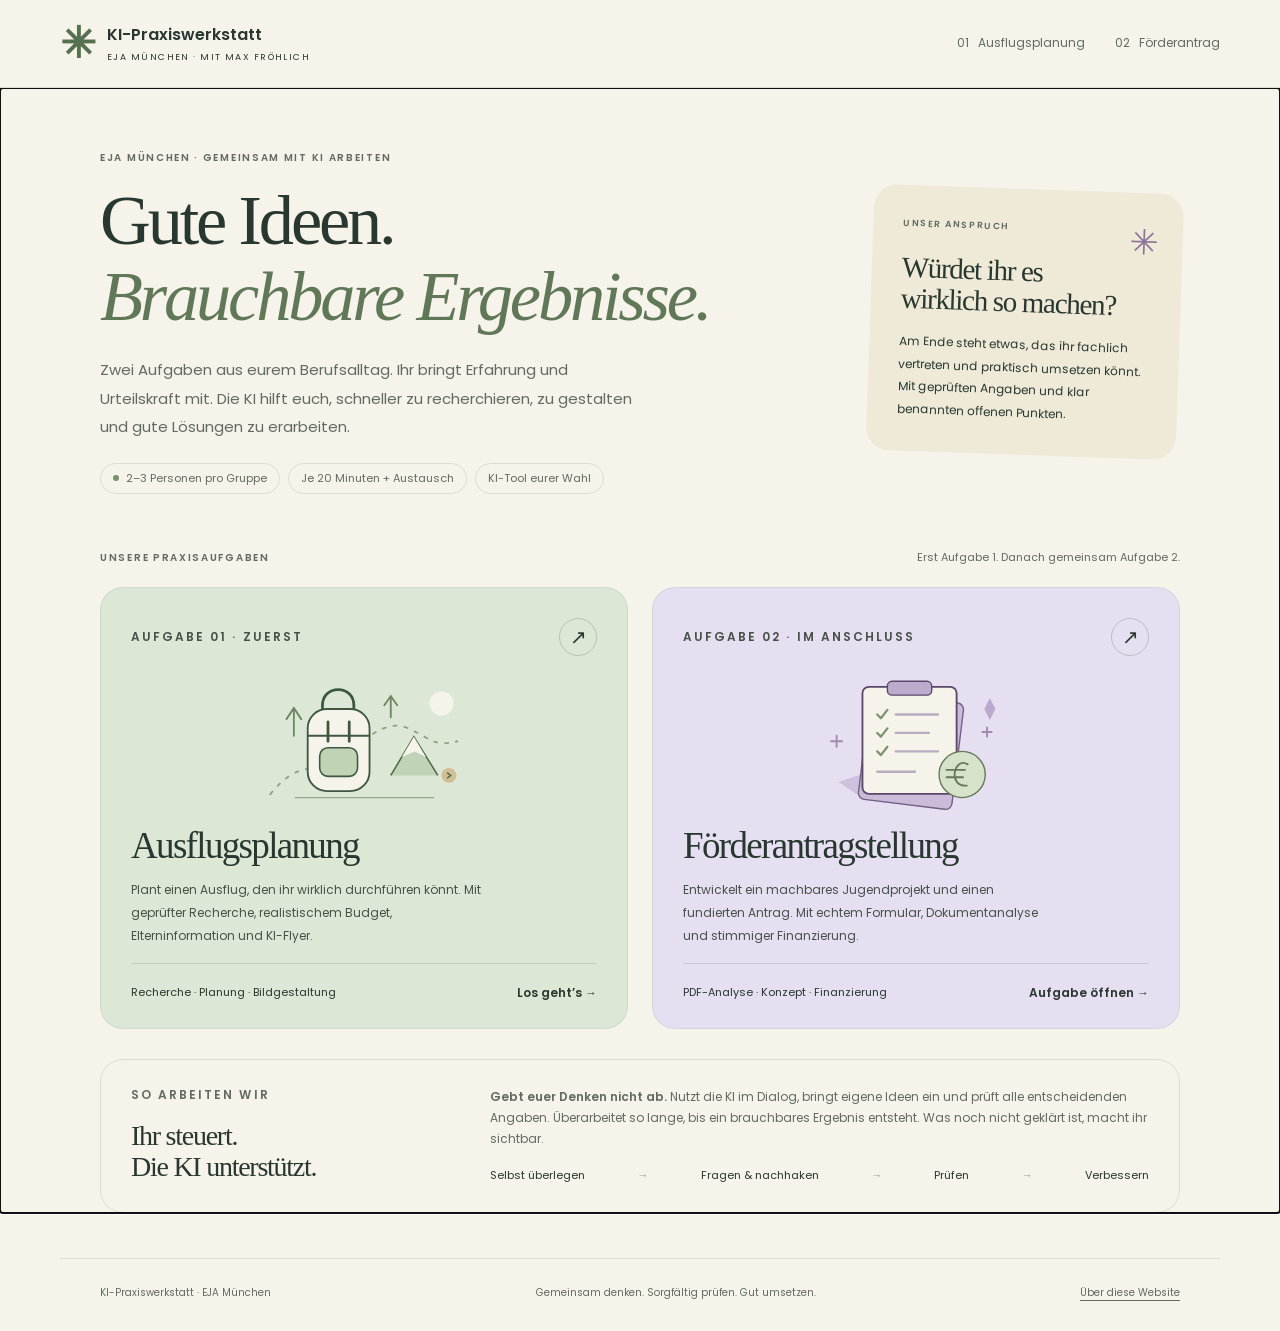
==== index.html @ 33580e52 "Build local EJA AI workshop practice website" ====
<!doctype html>
<html lang="de">
<head>
  <meta charset="utf-8">
  <meta name="viewport" content="width=device-width, initial-scale=1">
  <meta name="theme-color" content="#f6f3eb">
  <meta name="description" content="Zwei Praxisaufgaben für den KI-Workshop: einen durchführbaren Ausflug planen und einen fundierten Förderantrag erarbeiten.">
  <title>KI-Praxiswerkstatt · EJA München</title>
  <link rel="icon" href="assets/favicon.svg" type="image/svg+xml">
  <link rel="stylesheet" href="styles.css">
  <script src="app.js" defer></script>
</head>
<body>
  <a class="skip-link" href="#main">Zum Inhalt</a>
  <header class="site-header"><div class="header-inner">
    <a class="brand" href="#start" aria-label="KI-Praxiswerkstatt – Startseite"><span class="brand-mark" aria-hidden="true">✳</span><span>KI-Praxiswerkstatt<small>EJA MÜNCHEN · MIT MAX FRÖHLICH</small></span></a>
    <nav aria-label="Hauptnavigation"><a href="#ausflug" data-nav="ausflug" aria-label="Aufgabe 1: Ausflugsplanung">01 <span>Ausflugsplanung</span></a><a href="#foerderantrag" data-nav="foerderantrag" aria-label="Aufgabe 2: Förderantrag">02 <span>Förderantrag</span></a></nav>
  </div></header>
  <main id="main" tabindex="-1"></main>
  <footer class="site-footer"><span>KI-Praxiswerkstatt · EJA München</span><span>Gemeinsam denken. Sorgfältig prüfen. Gut umsetzen.</span><button class="text-button" data-action="privacy">Über diese Website</button></footer>
  <dialog id="privacy-dialog"><button class="dialog-close" data-action="close-dialog" aria-label="Schließen">×</button><p class="eyebrow">Über diese Website</p><h2>Ein Arbeitsblatt im Browser.</h2><p>Die Website beschreibt die Workshopaufgaben. Ihr arbeitet in einem KI-Tool und Dokument eurer Wahl. Eure Ergebnisse werden hier nicht hochgeladen.</p><p>Häkchen der Checklisten werden ausschließlich in diesem Browser gespeichert. Es gibt keine gemeinsame Auswertung, kein Tracking und keine eingebetteten Fremddienste. Externe Links führen zu den jeweils genannten Anbietern; dort gelten deren Hinweise. Beim späteren Hosting über GitHub Pages verarbeitet GitHub die technisch nötigen Verbindungsdaten.</p><p>Die Förderaufgabe ist eine Simulation. Der Originalantrag stammt von der BuntStiftung München; die Stiftung ist weder Veranstalterin noch Partnerin dieses Workshops. Alle Übungsdaten sind erfunden.</p><button class="button button-dark" data-action="close-dialog">Verstanden</button></dialog>
  <div id="toast" role="status" aria-live="polite"></div>
</body>
</html>
---- styles.css ----
@font-face{font-family:Poppins;src:url('assets/fonts/poppins-regular.ttf') format('truetype');font-weight:400;font-display:swap}
@font-face{font-family:Poppins;src:url('assets/fonts/poppins-semibold.ttf') format('truetype');font-weight:600 800;font-display:swap}
:root{--paper:#f6f3eb;--ink:#28372f;--muted:#626b61;--line:#dcded0;--sage:#dce8d5;--sage-strong:#b9d0ad;--lilac:#e6dff1;--peach:#f4e0ce;--cream:#efead8;--white:#fffef9;--radius:23px}
*{box-sizing:border-box}html{scroll-behavior:smooth;scroll-padding-top:110px}body{margin:0;background:var(--paper);color:var(--ink);font:15px/1.75 Poppins,Arial,sans-serif}button,a,input,summary{-webkit-tap-highlight-color:transparent}a{color:inherit;text-underline-offset:4px}button,input{font:inherit}button,a,summary{touch-action:manipulation}button{cursor:pointer}a:focus-visible,button:focus-visible,summary:focus-visible,input:focus-visible{outline:3px solid #685089;outline-offset:5px}h1,h2,h3,p{margin-top:0}h1,h2{font-family:Georgia,'Times New Roman',serif;font-weight:400;letter-spacing:-.045em;line-height:1.08}h1{font-size:clamp(48px,5.5vw,78px)}h2{font-size:38px}h3{font-size:18px;line-height:1.45;font-weight:600}p{margin-bottom:16px}p:last-child{margin-bottom:0}small{font-size:12px}strong{font-weight:600}svg{display:block;max-width:100%}.skip-link{position:fixed;top:-100px;left:20px;background:var(--white);padding:12px;z-index:20}.skip-link:focus{top:10px}.site-header{position:sticky;top:0;z-index:5;background:rgba(246,243,235,.96);border-bottom:1px solid var(--line);backdrop-filter:blur(12px)}.header-inner{max-width:1240px;padding:22px 40px;margin:auto;display:flex;justify-content:space-between;gap:30px;align-items:center}.brand{display:flex;gap:11px;align-items:center;text-decoration:none;line-height:1.4;font-size:16px;font-weight:600}.brand-mark{font-size:43px;line-height:1;color:#55714f}.brand small{display:block;font-size:9px;letter-spacing:.16em;font-weight:400;margin-top:5px}.site-header nav{display:flex;gap:30px}.site-header nav a{font-size:12px;text-decoration:none;color:var(--muted);padding:7px 0;border-bottom:2px solid transparent}.site-header nav a.active{color:var(--ink);border-color:#55714f}.site-header nav span{margin-left:6px}.container{max-width:1160px;margin:0 auto;padding:0 40px}.eyebrow{font:600 10px/1.5 Poppins,Arial,sans-serif;letter-spacing:.17em;text-transform:uppercase;color:var(--muted);margin-bottom:17px}.hero{display:grid;grid-template-columns:1.8fr 1fr;gap:55px;align-items:center;padding-top:62px;padding-bottom:45px}.hero h1{margin-bottom:22px}.hero h1 em{font-weight:400;color:#607858}.lead{font-size:15px;line-height:1.9;color:var(--muted);max-width:540px}.hero-note{position:relative;padding:30px;background:var(--cream);border-radius:var(--radius);transform:rotate(2deg);max-width:310px;justify-self:end}.hero-note .note-star{position:absolute;right:24px;top:18px;color:#8c759b;font-size:35px}.hero-note h2{font-size:29px;margin:20px 0 15px}.hero-note p{font-size:12px;line-height:1.9}.hero-note .eyebrow{font-size:9px}.meta{display:flex;flex-wrap:wrap;gap:8px;margin:21px 0 0}.pill{display:inline-flex;align-items:center;gap:7px;border:1px solid var(--line);border-radius:30px;padding:5px 12px;font-size:11px;color:var(--muted);white-space:nowrap}.pill .dot{width:6px;height:6px;border-radius:50%;background:#789269}.section-heading{display:flex;align-items:center;justify-content:space-between;gap:20px;margin:9px 0 20px}.section-heading .eyebrow{margin:0}.section-heading span{font-size:11px;color:var(--muted)}.task-grid{display:grid;grid-template-columns:1fr 1fr;gap:24px}.task-card{position:relative;display:flex;flex-direction:column;padding:30px 30px 25px;border:1px solid rgba(40,55,47,.08);border-radius:var(--radius);text-decoration:none;overflow:hidden;transition:transform .2s,box-shadow .2s}.task-card:hover{transform:translateY(-4px);box-shadow:0 14px 30px #28372f0c}.task-card.sage{background:var(--sage)}.task-card.lilac{background:var(--lilac)}.card-top{display:flex;justify-content:space-between;align-items:center}.card-top .eyebrow{margin:0}.round-arrow{width:38px;height:38px;display:grid;place-items:center;border:1px solid #28372f35;border-radius:50%;font-size:20px}.card-art{height:145px;margin:16px 0 9px;display:flex;justify-content:center;align-items:center}.card-art svg{height:145px;width:240px}.task-card h2{font-size:37px;margin-bottom:13px}.task-card p{font-size:12px;line-height:1.9;max-width:360px;color:#475148}.card-bottom{display:flex;justify-content:space-between;align-items:center;border-top:1px solid #28372f25;margin-top:auto;padding-top:18px;font-size:11px}.card-bottom strong{font-size:12px}.work-principle{margin:30px 0 45px;padding:26px 30px;border:1px solid var(--line);border-radius:var(--radius);display:grid;grid-template-columns:1fr 2fr;gap:30px;align-items:start}.work-principle h2{font-size:28px;margin:0}.work-principle p{font-size:12px;color:var(--muted)}.process{display:flex;align-items:center;justify-content:space-between;gap:12px;font-size:11px;margin-top:17px}.process b{font-weight:400;color:#969c90}.site-footer{max-width:1160px;margin:0 auto;padding:25px 40px 30px;border-top:1px solid var(--line);display:flex;flex-wrap:wrap;gap:16px;justify-content:space-between;font-size:10px;color:var(--muted)}.text-button{background:none;border:0;padding:0;color:inherit;font-size:inherit;text-decoration:underline;text-underline-offset:4px}.breadcrumb{display:inline-block;font-size:11px;color:var(--muted);text-decoration:none;margin:28px 0}.task-hero{position:relative;border-radius:var(--radius);padding:35px 40px;overflow:hidden;margin-bottom:26px}.task-hero.sage{background:var(--sage)}.task-hero.lilac{background:var(--lilac)}.task-hero h1{font-size:clamp(43px,4.5vw,62px);max-width:680px;margin:0 0 20px}.task-hero>p{max-width:650px;font-size:13px;line-height:1.9}.task-hero .meta{margin-top:22px}.task-hero .pill{border-color:#28372f30;color:var(--ink)}.hero-number{position:absolute;right:30px;top:5px;font:400 150px/1.4 Georgia,serif;opacity:.07;pointer-events:none}.task-layout{display:grid;grid-template-columns:190px minmax(0,1fr);gap:35px;align-items:start}.task-sidebar{position:sticky;top:120px;padding:12px 0}.task-sidebar .eyebrow{font-size:9px;margin-bottom:15px}.task-sidebar a{display:block;text-decoration:none;font-size:11px;padding:7px 0;color:var(--muted)}.task-sidebar a:hover{color:var(--ink)}.sidebar-rule{border-top:1px solid var(--line);padding-top:18px;margin-top:18px;font-size:10px;color:var(--muted)}.task-content{min-width:0}.panel{background:var(--white);border:1px solid var(--line);border-radius:var(--radius);padding:29px 32px;margin-bottom:20px;scroll-margin-top:110px}.panel h2{font-size:30px;margin-bottom:20px}.panel h3{font-size:14px;margin:23px 0 10px}.panel p,.panel li{font-size:12px;line-height:1.95}.panel ul,.panel ol{padding-left:20px;margin:12px 0 0}.panel li+li{margin-top:7px}.notice{padding:23px 26px;background:var(--cream);border-radius:18px;margin-bottom:20px;border:1px solid #d9d2b5}.notice h2{font-family:Poppins,Arial,sans-serif;letter-spacing:0;font-weight:600;font-size:16px;line-height:1.4;margin:0 0 10px}.notice p{font-size:12px;line-height:1.95}.notice .eyebrow{font-size:9px;margin-bottom:9px}.notice.reality{background:#e7eddf;border-color:#d2ddc7}.conditions{display:grid;grid-template-columns:1fr 1fr;gap:12px;margin:20px 0}.condition{background:var(--paper);border-radius:12px;padding:16px}.condition span{display:block;font-size:10px;color:var(--muted);margin-bottom:4px}.condition strong{font-size:14px}.freedom{padding:15px 18px;border-left:3px solid var(--sage-strong);background:#f4f7ef;font-size:12px;margin-top:20px}.lilac-accent .freedom{border-color:#b8a3ce;background:#f4f0f9}.step{display:grid;grid-template-columns:36px 1fr;gap:13px;padding:20px 0;border-bottom:1px solid var(--line)}.step:first-of-type{padding-top:3px}.step:last-child{border-bottom:0;padding-bottom:0}.step-number{width:32px;height:32px;border-radius:50%;background:var(--sage);display:grid;place-items:center;font-size:11px}.lilac-accent .step-number{background:var(--lilac)}.step h3{margin:0 0 8px!important;font-size:14px}.step p{margin:0}.step small{display:block;color:var(--muted);font-size:10px;margin-top:8px}.download-list{display:grid;gap:10px;margin-top:20px}.download{display:flex;gap:13px;align-items:center;padding:15px 17px;border:1px solid var(--line);border-radius:13px;text-decoration:none;background:var(--paper)}.download:hover{background:var(--cream)}.download-icon{flex-shrink:0;background:var(--white);border-radius:8px;display:grid;place-items:center;width:39px;height:43px;font-size:9px;border:1px solid var(--line);font-weight:600}.download div{flex:1}.download strong{display:block;font-size:12px}.download small{font-size:10px;line-height:1.6;display:block;color:var(--muted);margin-top:4px}.download-arrow{font-size:21px}.source-note{font-size:10px!important;color:var(--muted);margin:18px 0 0}.source-note a{overflow-wrap:anywhere}.output-list{list-style:none!important;padding:0!important}.output-list li{display:flex;gap:12px;align-items:start;border-bottom:1px solid var(--line);padding:12px 0;margin:0!important}.output-list li:last-child{border:0;padding-bottom:0}.output-list b{font:400 17px Georgia,serif;color:#78856f}.compact-note{padding:15px 17px;background:var(--peach);border-radius:12px;font-size:11px!important;margin-top:20px}.button-row{display:flex;flex-wrap:wrap;gap:9px;margin-top:23px}.button{display:inline-flex;justify-content:center;align-items:center;gap:10px;border-radius:30px;border:1px solid #bac1b4;padding:10px 17px;font-size:11px;background:transparent;text-decoration:none;color:var(--ink);min-height:42px}.button-dark{background:var(--ink);color:var(--white);border-color:var(--ink)}.button:hover{filter:brightness(.95)}details{border-top:1px solid var(--line);padding:17px 0}details:last-child{padding-bottom:0}summary{font-size:12px;font-weight:600;cursor:pointer;list-style:none;display:flex;justify-content:space-between;align-items:center;gap:15px}summary::-webkit-details-marker{display:none}summary:after{content:'+';font-weight:400;font-size:23px;color:var(--muted)}details[open] summary:after{content:'−'}details>div{padding-top:15px}details p{color:var(--muted)}.prompt{border-left:2px solid #b9a4cd;padding:12px 17px;background:#f5f1f8;font-size:12px;color:var(--ink)!important;white-space:pre-line}.checklist{display:grid;gap:0}.check{display:flex;gap:12px;align-items:flex-start;padding:12px 0;border-bottom:1px solid var(--line);font-size:12px;cursor:pointer}.check:last-child{border:0}.check input{width:18px;height:18px;accent-color:#526d48;flex-shrink:0;margin:3px 0 0}.check:has(input:checked) span{color:#6c7864}.check-progress{display:flex;justify-content:space-between;gap:15px;align-items:center;margin:18px 0 6px;font-size:10px;color:var(--muted)}.progress-track{height:4px;background:var(--line);border-radius:5px;margin-bottom:15px;overflow:hidden}.progress-fill{height:100%;background:#7e9a6e;transition:width .2s}.closing{padding:28px 30px;background:var(--sage);border-radius:var(--radius);margin-bottom:36px}.closing.lilac{background:var(--lilac)}.closing h2{font-size:27px;margin-bottom:12px}.closing p{font-size:12px}.closing .button-row{margin-top:18px}.table-wrap{overflow-x:auto;margin:15px 0}table{border-collapse:collapse;width:100%;font-size:11px}th,td{text-align:left;padding:10px 12px;border-bottom:1px solid var(--line);vertical-align:top}th{font-weight:600;background:var(--paper)}.schedule{display:flex;gap:0;list-style:none!important;padding:0!important;margin:20px 0!important}.schedule li{flex:1;font-size:10px;border-top:3px solid #c8d7bd;padding:12px 8px 0 0;margin:0!important}.schedule li strong{display:block;font-size:11px;margin-bottom:6px}.lilac-accent .schedule li{border-color:#c5b6d8}dialog{border:1px solid var(--line);border-radius:24px;background:var(--white);color:var(--ink);padding:40px;max-width:580px;width:calc(100% - 32px);max-height:85dvh}dialog::backdrop{background:#25372f66;backdrop-filter:blur(3px)}dialog h2{font-size:35px}dialog p{font-size:12px;line-height:1.9}.dialog-close{position:absolute;right:16px;top:10px;border:0;background:none;font-size:30px;color:var(--muted)}#toast{position:fixed;bottom:25px;left:50%;transform:translate(-50%,20px);padding:12px 22px;border-radius:25px;background:var(--ink);color:white;font-size:12px;opacity:0;transition:opacity .2s,transform .2s;pointer-events:none;z-index:30;max-width:90vw;text-align:center}#toast.show{opacity:1;transform:translate(-50%,0)}
@media(min-width:1500px){.hero{padding-top:75px;padding-bottom:55px}}
@media(max-width:850px){.header-inner{padding:18px 26px}.site-header nav{gap:18px}.container{padding:0 26px}.hero{gap:25px;grid-template-columns:1.5fr 1fr;padding-top:43px}.hero h1{font-size:56px}.hero-note{padding:24px}.hero-note h2{font-size:25px}.task-card{padding:24px}.task-card h2{font-size:31px}.task-layout{grid-template-columns:150px minmax(0,1fr);gap:22px}.panel{padding:25px}.task-hero{padding:30px}.work-principle{grid-template-columns:1fr 1.7fr;gap:20px}.site-footer{padding-left:26px;padding-right:26px}.site-footer>span:nth-child(2){display:none}}
@media(max-width:620px){body{font-size:14px}.header-inner{padding:13px 20px;gap:12px}.brand{font-size:12px;gap:7px}.brand-mark{font-size:32px}.brand small{font-size:7px;letter-spacing:.1em}.site-header nav{gap:11px}.site-header nav a{font-size:11px;padding:7px 3px}.site-header nav span{display:none}.container{padding:0 20px}.hero{grid-template-columns:1fr;padding-top:35px;padding-bottom:30px;gap:25px}.hero h1{font-size:51px;margin-bottom:20px}.hero .lead{font-size:12px}.hero .eyebrow{font-size:9px}.hero-note{transform:none;max-width:none;width:100%;padding:20px 23px;justify-self:stretch}.hero-note h2{font-size:25px;margin:0 35px 9px 0}.hero-note .eyebrow{margin-bottom:10px}.hero-note p{font-size:11px}.hero-note .note-star{top:16px;right:19px}.meta{gap:6px;margin-top:17px}.pill{font-size:10px;padding:4px 10px}.section-heading{align-items:start;gap:15px}.section-heading span{font-size:9px;max-width:140px;text-align:right}.task-grid{grid-template-columns:1fr;gap:17px}.task-card{padding:24px}.card-art{height:125px;margin:5px 0 12px}.card-art svg{height:125px}.task-card h2{font-size:35px}.task-card p{font-size:12px}.work-principle{grid-template-columns:1fr;gap:17px;padding:23px;margin-top:23px;margin-bottom:30px}.work-principle h2{font-size:27px}.process{flex-wrap:wrap;justify-content:start;gap:8px;font-size:10px}.site-footer{padding:20px;gap:10px;font-size:9px}.breadcrumb{margin:22px 0;font-size:10px}.task-hero{padding:26px 23px;margin-bottom:20px}.task-hero h1{font-size:43px;line-height:1.07}.task-hero>p{font-size:12px}.hero-number{font-size:110px;top:10px;right:15px}.task-layout{display:block}.task-sidebar{position:static;display:flex;gap:16px;overflow:auto;white-space:nowrap;padding:0 0 15px;margin-bottom:10px}.task-sidebar .eyebrow,.task-sidebar .sidebar-rule{display:none}.task-sidebar a{font-size:10px;padding:3px 0}.panel{padding:23px 20px;border-radius:19px}.panel h2{font-size:28px}.panel p,.panel li{font-size:12px}.notice{padding:21px 20px}.conditions{gap:9px}.condition{padding:13px 12px}.condition strong{font-size:12px}.condition span{font-size:9px}.step{gap:10px;grid-template-columns:30px 1fr}.step-number{width:27px;height:27px;font-size:10px}.step h3{font-size:13px}.download{padding:13px 12px;gap:10px}.download strong{font-size:11px}.download small{font-size:9px}.schedule{display:grid!important;grid-template-columns:1fr 1fr;gap:14px!important}.closing{padding:24px 21px}.closing h2{font-size:27px}.check{font-size:11px}.check-progress{font-size:9px}.button{font-size:10px}.table-wrap{margin-left:-5px;margin-right:-5px}th,td{padding:9px 7px}.panel .eyebrow{font-size:9px}dialog{padding:32px 24px}.task-hero .eyebrow{font-size:9px}}
@media(prefers-reduced-motion:reduce){html{scroll-behavior:auto}*{transition:none!important}}
@media print{body{background:white;color:#111;font:11px/1.5 Arial,sans-serif}.site-header,.site-footer,.task-sidebar,.button-row,.breadcrumb,.closing,#toast,dialog,.check-progress,.progress-track{display:none!important}.container{max-width:none;padding:0}.task-layout{display:block}.task-hero,.panel,.notice{break-inside:avoid;border:1px solid #ccc;background:white!important;padding:16px;margin-bottom:15px}.task-hero h1{font-size:32px}.panel h2{font-size:24px}.hero-number{display:none}details{display:none}details[open]{display:block}.task-content p,.task-content li{font-size:11px}.download{background:white}.download-arrow{display:none}.hero{padding-top:20px}.task-grid{gap:15px}.task-card{background:white!important}.work-principle{margin:20px 0}.check input{appearance:none;width:12px;height:12px;border:1px solid #888}.check input:checked:after{content:'✓';font-size:10px;display:block;line-height:10px}}
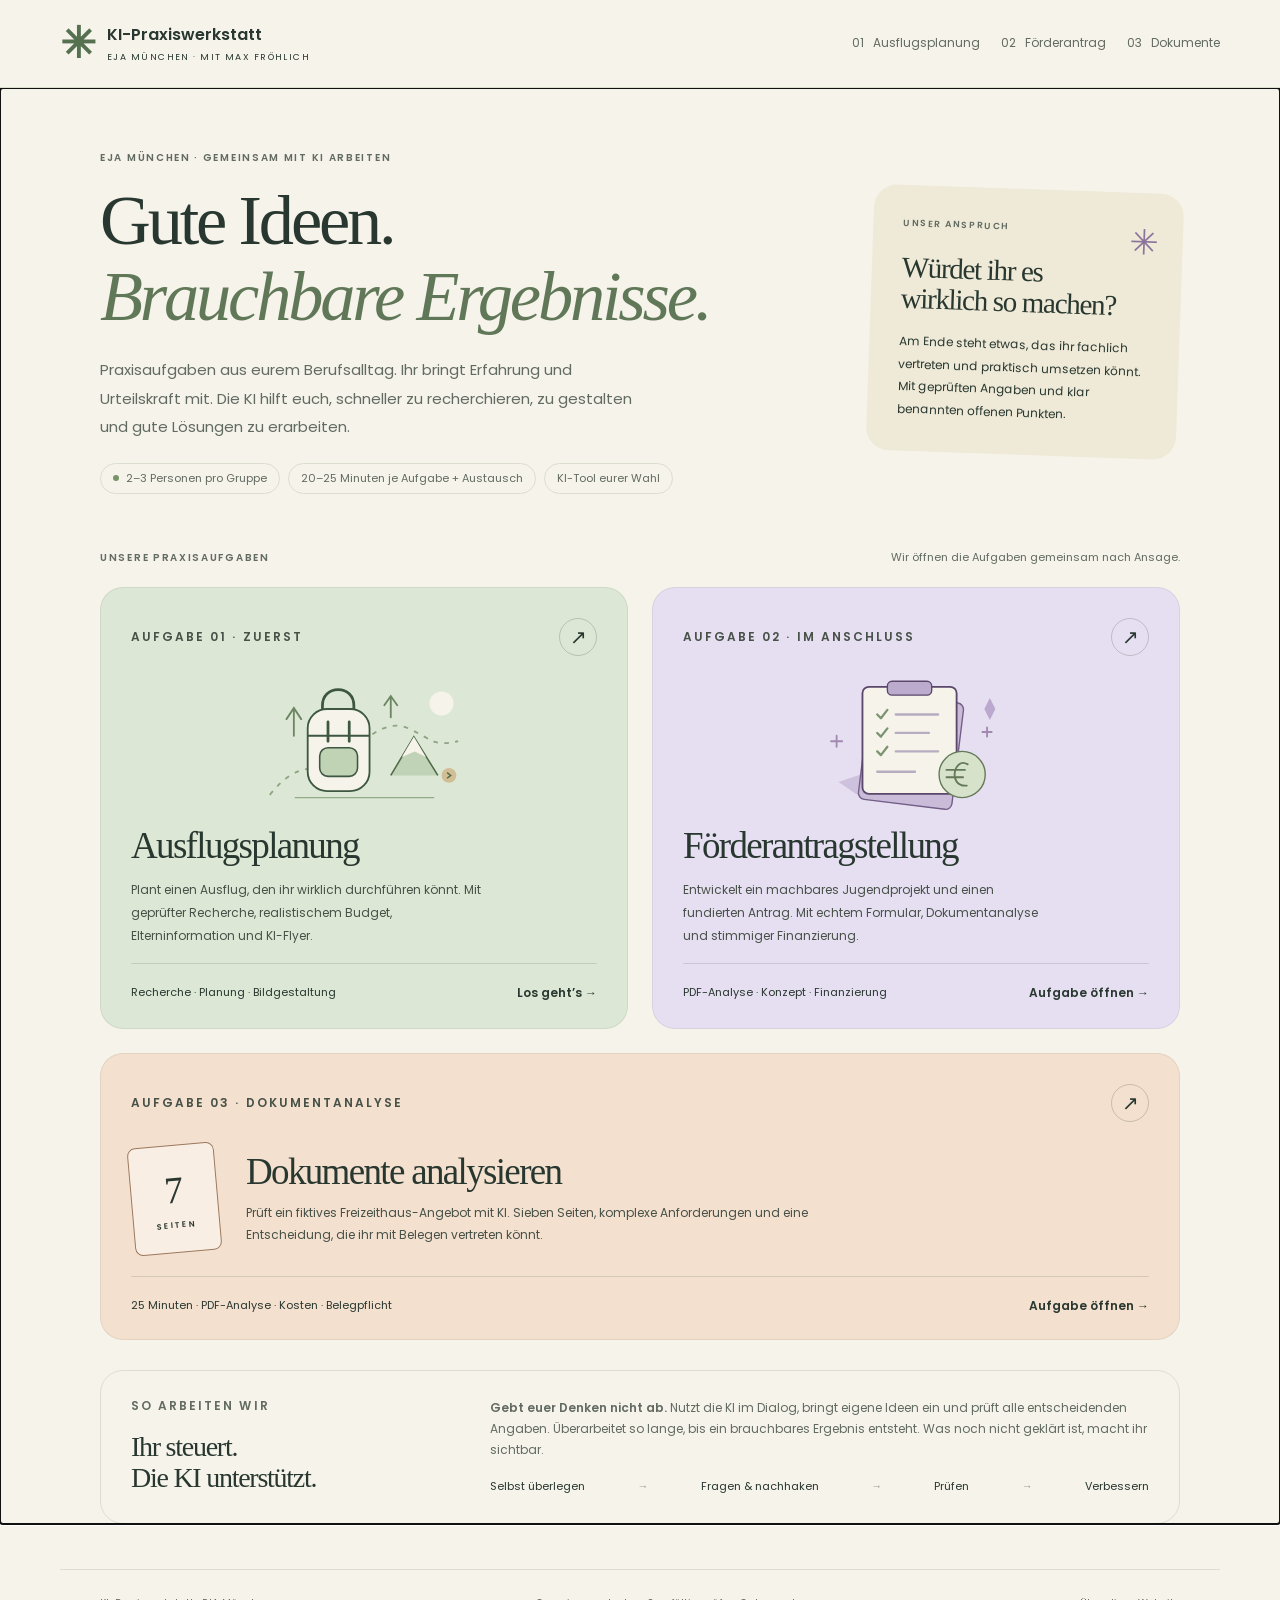
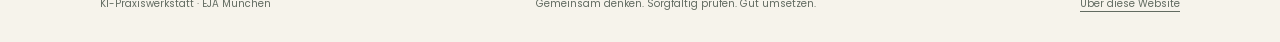
==== commit 05eb814f: "Draft seven-page document analysis exercise for local review" ====
--- a/index.html
+++ b/index.html
@@ -4,21 +4,22 @@
   <meta charset="utf-8">
   <meta name="viewport" content="width=device-width, initial-scale=1">
   <meta name="theme-color" content="#f6f3eb">
-  <meta name="description" content="Zwei Praxisaufgaben für den KI-Workshop: einen durchführbaren Ausflug planen und einen fundierten Förderantrag erarbeiten.">
+  <meta name="description" content="Praxisaufgaben für den KI-Workshop: Ausflugsplanung, Förderantrag und Dokumentanalyse mit Belegpflicht.">
   <title>KI-Praxiswerkstatt · EJA München</title>
   <link rel="icon" href="assets/favicon.svg" type="image/svg+xml">
   <link rel="stylesheet" href="styles.css">
+  <script src="document-task.js" defer></script>
   <script src="app.js" defer></script>
 </head>
 <body>
   <a class="skip-link" href="#main">Zum Inhalt</a>
   <header class="site-header"><div class="header-inner">
     <a class="brand" href="#start" aria-label="KI-Praxiswerkstatt – Startseite"><span class="brand-mark" aria-hidden="true">✳</span><span>KI-Praxiswerkstatt<small>EJA MÜNCHEN · MIT MAX FRÖHLICH</small></span></a>
-    <nav aria-label="Hauptnavigation"><a href="#ausflug" data-nav="ausflug" aria-label="Aufgabe 1: Ausflugsplanung">01 <span>Ausflugsplanung</span></a><a href="#foerderantrag" data-nav="foerderantrag" aria-label="Aufgabe 2: Förderantrag">02 <span>Förderantrag</span></a></nav>
+    <nav aria-label="Hauptnavigation"><a href="#ausflug" data-nav="ausflug" aria-label="Aufgabe 1: Ausflugsplanung">01 <span>Ausflugsplanung</span></a><a href="#foerderantrag" data-nav="foerderantrag" aria-label="Aufgabe 2: Förderantrag">02 <span>Förderantrag</span></a><a href="#dokumente" data-nav="dokumente" aria-label="Aufgabe 3: Dokumente analysieren">03 <span>Dokumente</span></a></nav>
   </div></header>
   <main id="main" tabindex="-1"></main>
   <footer class="site-footer"><span>KI-Praxiswerkstatt · EJA München</span><span>Gemeinsam denken. Sorgfältig prüfen. Gut umsetzen.</span><button class="text-button" data-action="privacy">Über diese Website</button></footer>
-  <dialog id="privacy-dialog"><button class="dialog-close" data-action="close-dialog" aria-label="Schließen">×</button><p class="eyebrow">Über diese Website</p><h2>Ein Arbeitsblatt im Browser.</h2><p>Die Website beschreibt die Workshopaufgaben. Ihr arbeitet in einem KI-Tool und Dokument eurer Wahl. Eure Ergebnisse werden hier nicht hochgeladen.</p><p>Häkchen der Checklisten werden ausschließlich in diesem Browser gespeichert. Es gibt keine gemeinsame Auswertung, kein Tracking und keine eingebetteten Fremddienste. Externe Links führen zu den jeweils genannten Anbietern; dort gelten deren Hinweise. Beim späteren Hosting über GitHub Pages verarbeitet GitHub die technisch nötigen Verbindungsdaten.</p><p>Die Förderaufgabe ist eine Simulation. Der Originalantrag stammt von der BuntStiftung München; die Stiftung ist weder Veranstalterin noch Partnerin dieses Workshops. Alle Übungsdaten sind erfunden.</p><button class="button button-dark" data-action="close-dialog">Verstanden</button></dialog>
+  <dialog id="privacy-dialog"><button class="dialog-close" data-action="close-dialog" aria-label="Schließen">×</button><p class="eyebrow">Über diese Website</p><h2>Ein Arbeitsblatt im Browser.</h2><p>Die Website beschreibt die Workshopaufgaben. Ihr arbeitet in einem KI-Tool und Dokument eurer Wahl. Eure Ergebnisse werden hier nicht hochgeladen.</p><p>Häkchen der Checklisten werden ausschließlich in diesem Browser gespeichert. Es gibt keine gemeinsame Auswertung, kein Tracking und keine eingebetteten Fremddienste. Externe Links führen zu den jeweils genannten Anbietern; dort gelten deren Hinweise. Beim Hosting über GitHub Pages verarbeitet GitHub die technisch nötigen Verbindungsdaten.</p><p>Die Förderaufgabe ist eine Simulation. Der Originalantrag stammt von der BuntStiftung München; die Stiftung ist weder Veranstalterin noch Partnerin dieses Workshops. Alle Übungsdaten sind erfunden.</p><button class="button button-dark" data-action="close-dialog">Verstanden</button></dialog>
   <div id="toast" role="status" aria-live="polite"></div>
 </body>
 </html>
--- a/styles.css
+++ b/styles.css
@@ -5,5 +5,20 @@
 @media(min-width:1500px){.hero{padding-top:75px;padding-bottom:55px}}
 @media(max-width:850px){.header-inner{padding:18px 26px}.site-header nav{gap:18px}.container{padding:0 26px}.hero{gap:25px;grid-template-columns:1.5fr 1fr;padding-top:43px}.hero h1{font-size:56px}.hero-note{padding:24px}.hero-note h2{font-size:25px}.task-card{padding:24px}.task-card h2{font-size:31px}.task-layout{grid-template-columns:150px minmax(0,1fr);gap:22px}.panel{padding:25px}.task-hero{padding:30px}.work-principle{grid-template-columns:1fr 1.7fr;gap:20px}.site-footer{padding-left:26px;padding-right:26px}.site-footer>span:nth-child(2){display:none}}
 @media(max-width:620px){body{font-size:14px}.header-inner{padding:13px 20px;gap:12px}.brand{font-size:12px;gap:7px}.brand-mark{font-size:32px}.brand small{font-size:7px;letter-spacing:.1em}.site-header nav{gap:11px}.site-header nav a{font-size:11px;padding:7px 3px}.site-header nav span{display:none}.container{padding:0 20px}.hero{grid-template-columns:1fr;padding-top:35px;padding-bottom:30px;gap:25px}.hero h1{font-size:51px;margin-bottom:20px}.hero .lead{font-size:12px}.hero .eyebrow{font-size:9px}.hero-note{transform:none;max-width:none;width:100%;padding:20px 23px;justify-self:stretch}.hero-note h2{font-size:25px;margin:0 35px 9px 0}.hero-note .eyebrow{margin-bottom:10px}.hero-note p{font-size:11px}.hero-note .note-star{top:16px;right:19px}.meta{gap:6px;margin-top:17px}.pill{font-size:10px;padding:4px 10px}.section-heading{align-items:start;gap:15px}.section-heading span{font-size:9px;max-width:140px;text-align:right}.task-grid{grid-template-columns:1fr;gap:17px}.task-card{padding:24px}.card-art{height:125px;margin:5px 0 12px}.card-art svg{height:125px}.task-card h2{font-size:35px}.task-card p{font-size:12px}.work-principle{grid-template-columns:1fr;gap:17px;padding:23px;margin-top:23px;margin-bottom:30px}.work-principle h2{font-size:27px}.process{flex-wrap:wrap;justify-content:start;gap:8px;font-size:10px}.site-footer{padding:20px;gap:10px;font-size:9px}.breadcrumb{margin:22px 0;font-size:10px}.task-hero{padding:26px 23px;margin-bottom:20px}.task-hero h1{font-size:43px;line-height:1.07}.task-hero>p{font-size:12px}.hero-number{font-size:110px;top:10px;right:15px}.task-layout{display:block}.task-sidebar{position:static;display:flex;gap:16px;overflow:auto;white-space:nowrap;padding:0 0 15px;margin-bottom:10px}.task-sidebar .eyebrow,.task-sidebar .sidebar-rule{display:none}.task-sidebar a{font-size:10px;padding:3px 0}.panel{padding:23px 20px;border-radius:19px}.panel h2{font-size:28px}.panel p,.panel li{font-size:12px}.notice{padding:21px 20px}.conditions{gap:9px}.condition{padding:13px 12px}.condition strong{font-size:12px}.condition span{font-size:9px}.step{gap:10px;grid-template-columns:30px 1fr}.step-number{width:27px;height:27px;font-size:10px}.step h3{font-size:13px}.download{padding:13px 12px;gap:10px}.download strong{font-size:11px}.download small{font-size:9px}.schedule{display:grid!important;grid-template-columns:1fr 1fr;gap:14px!important}.closing{padding:24px 21px}.closing h2{font-size:27px}.check{font-size:11px}.check-progress{font-size:9px}.button{font-size:10px}.table-wrap{margin-left:-5px;margin-right:-5px}th,td{padding:9px 7px}.panel .eyebrow{font-size:9px}dialog{padding:32px 24px}.task-hero .eyebrow{font-size:9px}}
+@media(max-width:620px){html{scroll-padding-top:85px}.task-card h2{font-size:clamp(25px,8.1vw,35px)}.panel{scroll-margin-top:0}.card-bottom{gap:10px}.card-bottom strong{flex-shrink:0}}
 @media(prefers-reduced-motion:reduce){html{scroll-behavior:auto}*{transition:none!important}}
 @media print{body{background:white;color:#111;font:11px/1.5 Arial,sans-serif}.site-header,.site-footer,.task-sidebar,.button-row,.breadcrumb,.closing,#toast,dialog,.check-progress,.progress-track{display:none!important}.container{max-width:none;padding:0}.task-layout{display:block}.task-hero,.panel,.notice{break-inside:avoid;border:1px solid #ccc;background:white!important;padding:16px;margin-bottom:15px}.task-hero h1{font-size:32px}.panel h2{font-size:24px}.hero-number{display:none}details{display:none}details[open]{display:block}.task-content p,.task-content li{font-size:11px}.download{background:white}.download-arrow{display:none}.hero{padding-top:20px}.task-grid{gap:15px}.task-card{background:white!important}.work-principle{margin:20px 0}.check input{appearance:none;width:12px;height:12px;border:1px solid #888}.check input:checked:after{content:'✓';font-size:10px;display:block;line-height:10px}}
+
+/* Dokumentanalyse: gleicher Aufbau, warmer Pfirsichton. */
+.task-card.peach,.task-hero.peach,.closing.peach{background:var(--peach)}
+.documents-card{grid-column:1/-1;padding-bottom:23px}
+.documents-card-content{display:flex;align-items:center;gap:28px;padding:23px 0}
+.documents-card-content h2{font-size:37px;margin-bottom:10px}
+.documents-card-content p{max-width:650px;margin:0}
+.document-symbol{flex-shrink:0;width:87px;height:108px;display:flex;flex-direction:column;align-items:center;justify-content:center;border:1.5px solid #9c795e;border-radius:8px;background:#fffef980;font:38px/1.3 Georgia,serif;transform:rotate(-5deg)}
+.document-symbol span{font:600 8px/1.5 Poppins,Arial,sans-serif;letter-spacing:.18em;margin-top:5px}
+.peach-accent .step-number{background:var(--peach)}
+.peach-accent .freedom{background:#fbf2ea;border-color:#d5b99f}
+.site-header nav{gap:21px}
+@media(max-width:850px){.site-header nav{gap:13px}.documents-card-content h2{font-size:32px}}
+@media(max-width:620px){.site-header nav{gap:8px}.documents-card-content{gap:18px;align-items:flex-start;padding:22px 0}.document-symbol{width:49px;height:68px;font-size:27px;border-radius:5px;margin-top:5px}.document-symbol span{font-size:6px}.documents-card-content h2{font-size:29px}.documents-card-content p{font-size:11px}.documents-card .card-bottom{align-items:flex-start}.documents-card .card-bottom>span{max-width:170px}.site-header nav a{padding-left:2px;padding-right:2px}}
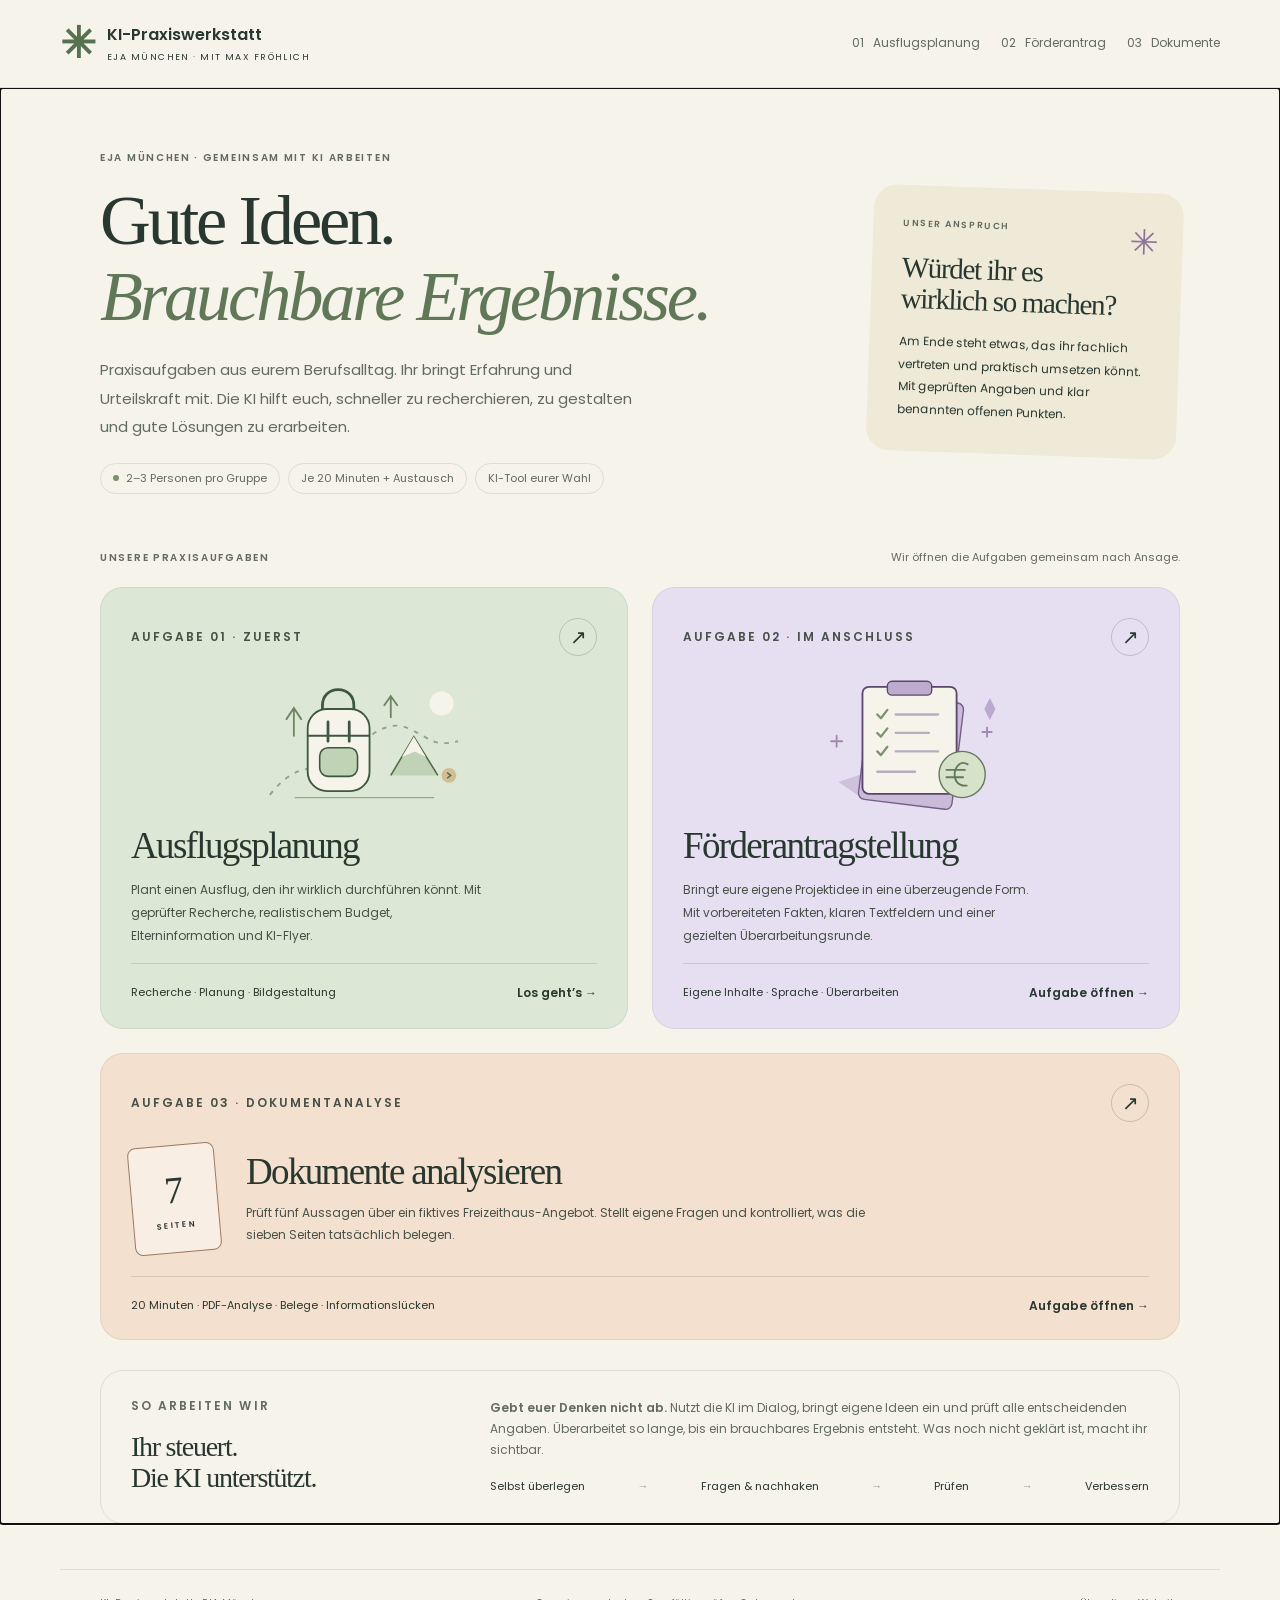
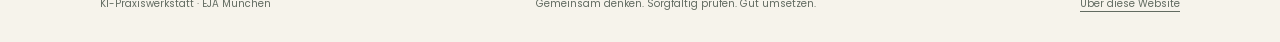
==== commit bf2bc5fe: "Separate document evidence checks from grant writing practice" ====
--- a/index.html
+++ b/index.html
@@ -9,6 +9,7 @@
   <link rel="icon" href="assets/favicon.svg" type="image/svg+xml">
   <link rel="stylesheet" href="styles.css">
   <script src="document-task.js" defer></script>
+  <script src="grant-task.js" defer></script>
   <script src="app.js" defer></script>
 </head>
 <body>
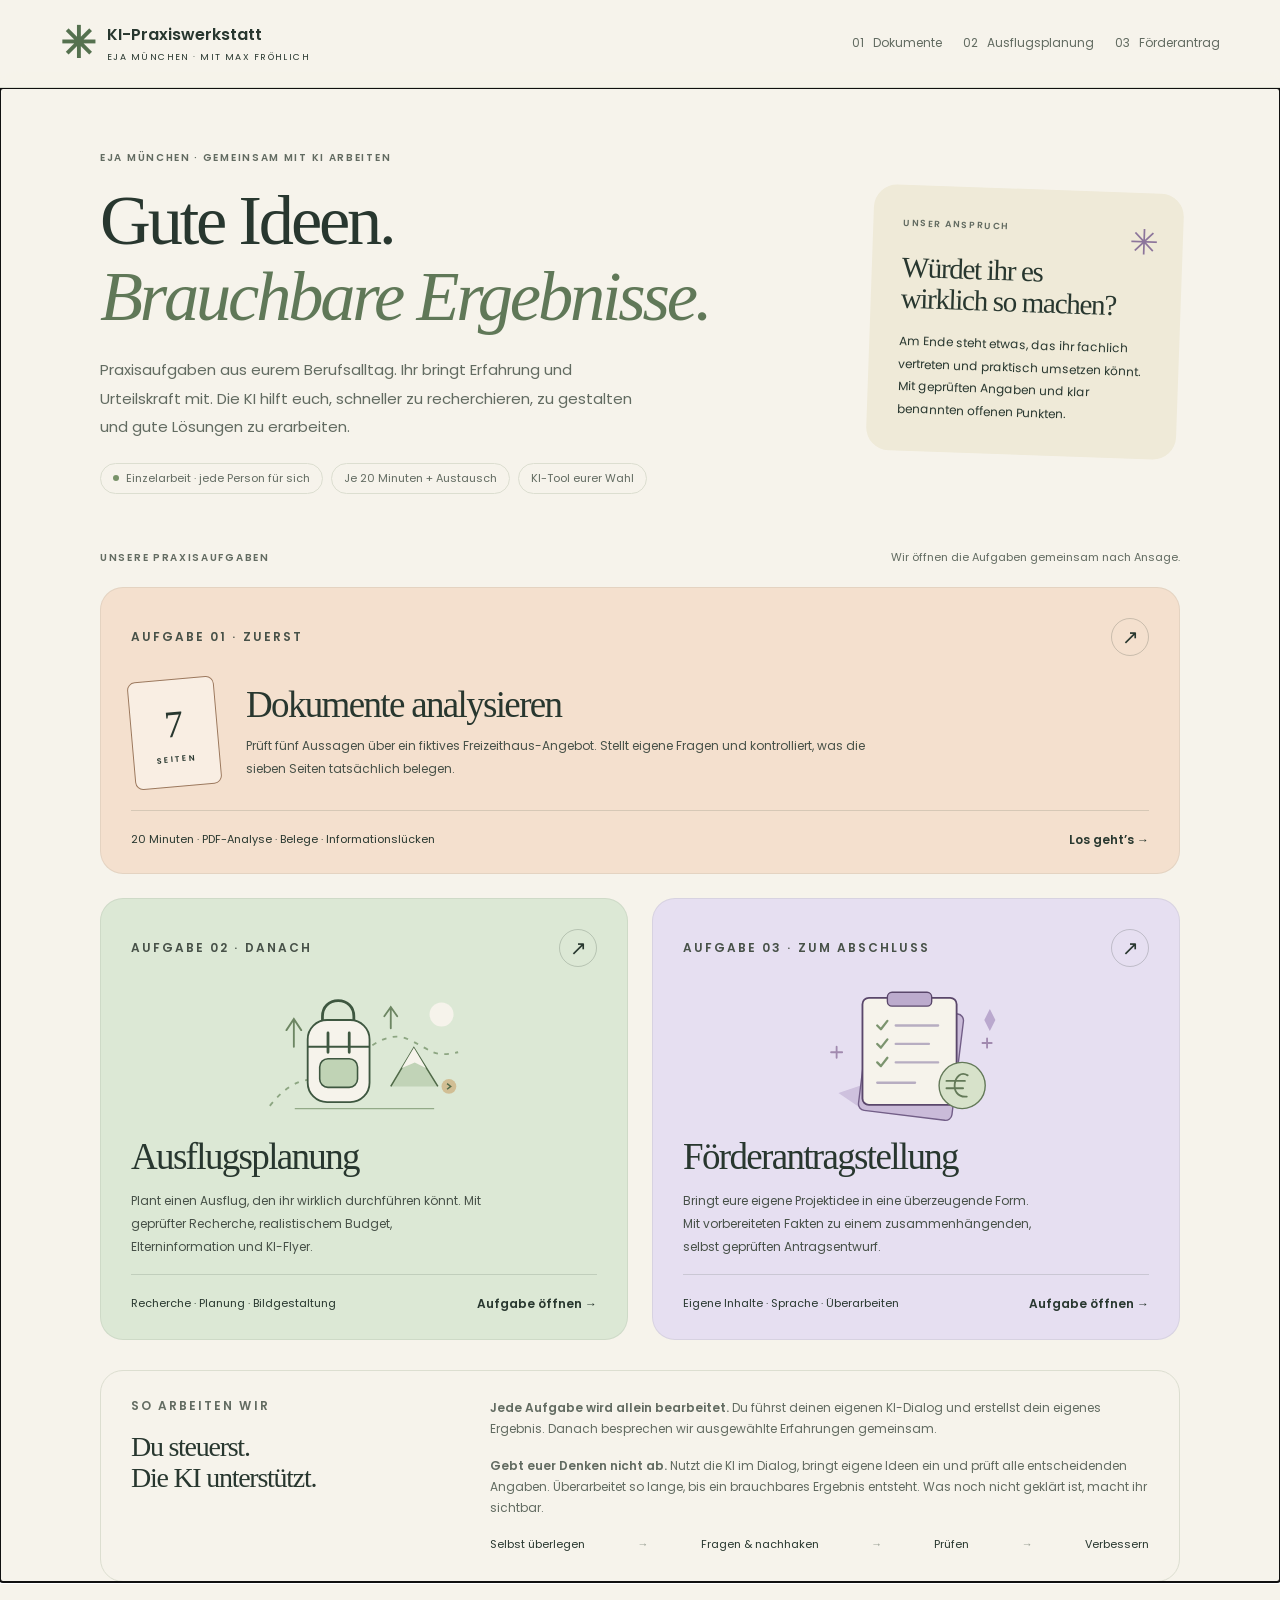
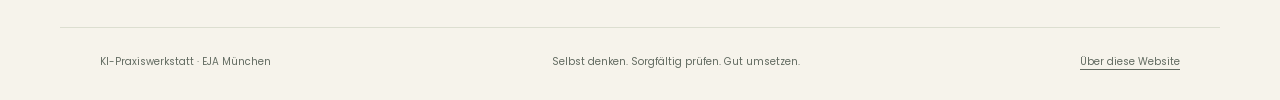
==== commit 1b39cc9f: "Publish simplified individual workshop exercises" ====
--- a/index.html
+++ b/index.html
@@ -7,20 +7,20 @@
   <meta name="description" content="Praxisaufgaben für den KI-Workshop: Ausflugsplanung, Förderantrag und Dokumentanalyse mit Belegpflicht.">
   <title>KI-Praxiswerkstatt · EJA München</title>
   <link rel="icon" href="assets/favicon.svg" type="image/svg+xml">
-  <link rel="stylesheet" href="styles.css">
-  <script src="document-task.js" defer></script>
-  <script src="grant-task.js" defer></script>
-  <script src="app.js" defer></script>
+  <link rel="stylesheet" href="styles.css?v=823977526e">
+  <script src="document-task.js?v=47b01a3fd8" defer></script>
+  <script src="grant-task.js?v=fd511500db" defer></script>
+  <script src="app.js?v=b18a80e01c" defer></script>
 </head>
 <body>
   <a class="skip-link" href="#main">Zum Inhalt</a>
   <header class="site-header"><div class="header-inner">
     <a class="brand" href="#start" aria-label="KI-Praxiswerkstatt – Startseite"><span class="brand-mark" aria-hidden="true">✳</span><span>KI-Praxiswerkstatt<small>EJA MÜNCHEN · MIT MAX FRÖHLICH</small></span></a>
-    <nav aria-label="Hauptnavigation"><a href="#ausflug" data-nav="ausflug" aria-label="Aufgabe 1: Ausflugsplanung">01 <span>Ausflugsplanung</span></a><a href="#foerderantrag" data-nav="foerderantrag" aria-label="Aufgabe 2: Förderantrag">02 <span>Förderantrag</span></a><a href="#dokumente" data-nav="dokumente" aria-label="Aufgabe 3: Dokumente analysieren">03 <span>Dokumente</span></a></nav>
+    <nav aria-label="Hauptnavigation"><a href="#dokumente" data-nav="dokumente" aria-label="Aufgabe 1: Dokumente analysieren">01 <span>Dokumente</span></a><a href="#ausflug" data-nav="ausflug" aria-label="Aufgabe 2: Ausflugsplanung">02 <span>Ausflugsplanung</span></a><a href="#foerderantrag" data-nav="foerderantrag" aria-label="Aufgabe 3: Förderantrag">03 <span>Förderantrag</span></a></nav>
   </div></header>
   <main id="main" tabindex="-1"></main>
-  <footer class="site-footer"><span>KI-Praxiswerkstatt · EJA München</span><span>Gemeinsam denken. Sorgfältig prüfen. Gut umsetzen.</span><button class="text-button" data-action="privacy">Über diese Website</button></footer>
-  <dialog id="privacy-dialog"><button class="dialog-close" data-action="close-dialog" aria-label="Schließen">×</button><p class="eyebrow">Über diese Website</p><h2>Ein Arbeitsblatt im Browser.</h2><p>Die Website beschreibt die Workshopaufgaben. Ihr arbeitet in einem KI-Tool und Dokument eurer Wahl. Eure Ergebnisse werden hier nicht hochgeladen.</p><p>Häkchen der Checklisten werden ausschließlich in diesem Browser gespeichert. Es gibt keine gemeinsame Auswertung, kein Tracking und keine eingebetteten Fremddienste. Externe Links führen zu den jeweils genannten Anbietern; dort gelten deren Hinweise. Beim Hosting über GitHub Pages verarbeitet GitHub die technisch nötigen Verbindungsdaten.</p><p>Die Förderaufgabe ist eine Simulation. Der Originalantrag stammt von der BuntStiftung München; die Stiftung ist weder Veranstalterin noch Partnerin dieses Workshops. Alle Übungsdaten sind erfunden.</p><button class="button button-dark" data-action="close-dialog">Verstanden</button></dialog>
+  <footer class="site-footer"><span>KI-Praxiswerkstatt · EJA München</span><span>Selbst denken. Sorgfältig prüfen. Gut umsetzen.</span><button class="text-button" data-action="privacy">Über diese Website</button></footer>
+  <dialog id="privacy-dialog"><button class="dialog-close" data-action="close-dialog" aria-label="Schließen">×</button><p class="eyebrow">Über diese Website</p><h2>Ein Arbeitsblatt im Browser.</h2><p>Die Website beschreibt die Workshopaufgaben. Jede Person bearbeitet die Aufgaben allein in einem KI-Tool und einem eigenen Dokument ihrer Wahl. Eure Ergebnisse werden hier nicht hochgeladen.</p><p>Häkchen der Checklisten werden ausschließlich in diesem Browser gespeichert. Es gibt keine gemeinsame Auswertung, kein Tracking und keine eingebetteten Fremddienste. Externe Links führen zu den jeweils genannten Anbietern; dort gelten deren Hinweise. Beim Hosting über GitHub Pages verarbeitet GitHub die technisch nötigen Verbindungsdaten.</p><p>Die Förderaufgabe ist eine Simulation. Der Originalantrag stammt von der BuntStiftung München; die Stiftung ist weder Veranstalterin noch Partnerin dieses Workshops. Alle Übungsdaten sind erfunden.</p><button class="button button-dark" data-action="close-dialog">Verstanden</button></dialog>
   <div id="toast" role="status" aria-live="polite"></div>
 </body>
 </html>
--- a/styles.css
+++ b/styles.css
@@ -22,3 +22,9 @@
 .site-header nav{gap:21px}
 @media(max-width:850px){.site-header nav{gap:13px}.documents-card-content h2{font-size:32px}}
 @media(max-width:620px){.site-header nav{gap:8px}.documents-card-content{gap:18px;align-items:flex-start;padding:22px 0}.document-symbol{width:49px;height:68px;font-size:27px;border-radius:5px;margin-top:5px}.document-symbol span{font-size:6px}.documents-card-content h2{font-size:29px}.documents-card-content p{font-size:11px}.documents-card .card-bottom{align-items:flex-start}.documents-card .card-bottom>span{max-width:170px}.site-header nav a{padding-left:2px;padding-right:2px}}
+
+/* Compact document exercise: one briefing, optional support. */
+.compact-help details:first-child{border-top:0;padding-top:0}.compact-document .claim-list{margin-top:15px;padding-left:22px}.compact-document .claim-list li{line-height:1.7}.compact-document .step{padding:17px 0}.compact-document #ergebnis{scroll-margin-top:110px}
+
+/* Short instructions for excursion and grant, with the existing task colors. */
+.compact-task .step{padding:17px 0}.compact-task #ergebnis{scroll-margin-top:110px}.working-note{color:var(--muted);font-size:11px!important}.compact-task .step ul{margin-top:10px}.compact-task .step li{line-height:1.8}
